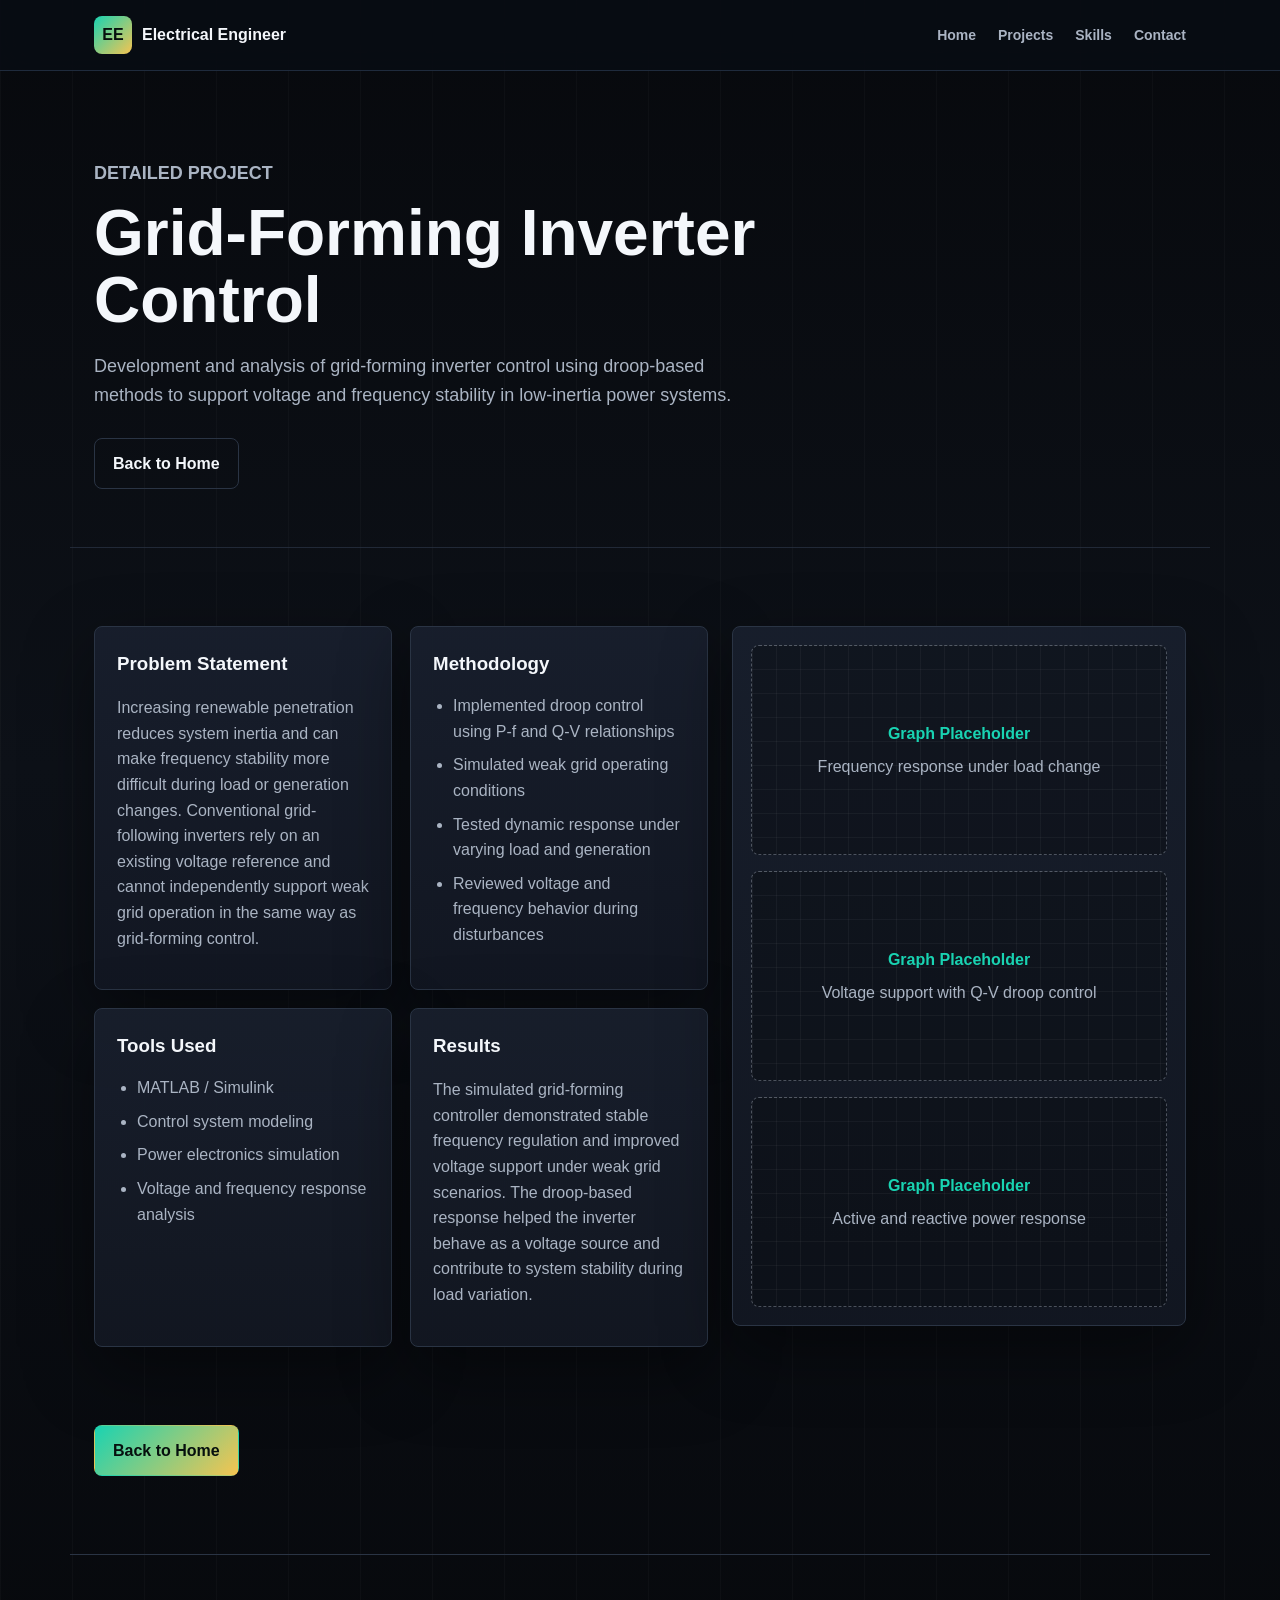
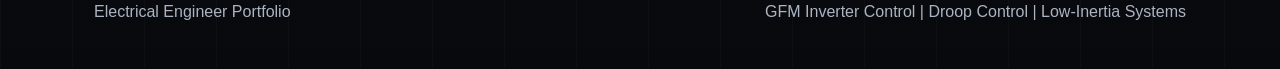
==== gfm.html @ 3c365343 "Initial portfolio upload" ====
<!DOCTYPE html>
<html lang="en">
<head>
  <meta charset="UTF-8">
  <meta name="viewport" content="width=device-width, initial-scale=1.0">
  <title>GFM Inverter Control | Electrical Engineer Portfolio</title>
  <link rel="stylesheet" href="style.css">
</head>
<body>
  <header class="site-header">
    <nav class="nav">
      <a class="brand" href="index.html#home">
        <span class="brand-mark">EE</span>
        <span>Electrical Engineer</span>
      </a>
      <button class="nav-toggle" type="button" aria-label="Open navigation">
        <span></span>
        <span></span>
        <span></span>
      </button>
      <div class="nav-links">
        <a href="index.html#home">Home</a>
        <a href="index.html#projects">Projects</a>
        <a href="index.html#skills">Skills</a>
        <a href="index.html#contact">Contact</a>
      </div>
    </nav>
  </header>

  <main>
    <section class="page-hero project-page-hero">
      <p class="eyebrow">Detailed Project</p>
      <h1>Grid-Forming Inverter Control</h1>
      <p>
        Development and analysis of grid-forming inverter control using
        droop-based methods to support voltage and frequency stability in
        low-inertia power systems.
      </p>
      <div class="hero-actions">
        <a class="button secondary" href="index.html#projects">Back to Home</a>
      </div>
    </section>

    <section class="section project-detail">
      <div class="detail-layout">
        <div class="detail-content">
          <article class="detail-block">
            <h3>Problem Statement</h3>
            <p>
              Increasing renewable penetration reduces system inertia and can
              make frequency stability more difficult during load or generation
              changes. Conventional grid-following inverters rely on an
              existing voltage reference and cannot independently support weak
              grid operation in the same way as grid-forming control.
            </p>
          </article>

          <article class="detail-block">
            <h3>Methodology</h3>
            <ul class="tool-list">
              <li>Implemented droop control using P-f and Q-V relationships</li>
              <li>Simulated weak grid operating conditions</li>
              <li>Tested dynamic response under varying load and generation</li>
              <li>Reviewed voltage and frequency behavior during disturbances</li>
            </ul>
          </article>

          <article class="detail-block">
            <h3>Tools Used</h3>
            <ul class="tool-list">
              <li>MATLAB / Simulink</li>
              <li>Control system modeling</li>
              <li>Power electronics simulation</li>
              <li>Voltage and frequency response analysis</li>
            </ul>
          </article>

          <article class="detail-block">
            <h3>Results</h3>
            <p>
              The simulated grid-forming controller demonstrated stable
              frequency regulation and improved voltage support under weak grid
              scenarios. The droop-based response helped the inverter behave as
              a voltage source and contribute to system stability during load
              variation.
            </p>
          </article>
        </div>

        <aside class="graph-panel" aria-label="Visual result placeholders">
          <div class="graph-placeholder">
            <span>Graph Placeholder</span>
            <p>Frequency response under load change</p>
          </div>
          <div class="graph-placeholder">
            <span>Graph Placeholder</span>
            <p>Voltage support with Q-V droop control</p>
          </div>
          <div class="graph-placeholder">
            <span>Graph Placeholder</span>
            <p>Active and reactive power response</p>
          </div>
        </aside>
      </div>
    </section>

    <section class="section back-home-section">
      <a class="button primary" href="index.html#home">Back to Home</a>
    </section>
  </main>

  <footer class="footer">
    <p>Electrical Engineer Portfolio</p>
    <p>GFM Inverter Control | Droop Control | Low-Inertia Systems</p>
  </footer>

  <script src="script.js"></script>
</body>
</html>
---- style.css ----
:root {
  --bg: #07090d;
  --bg-soft: #0d1118;
  --panel: #121722;
  --panel-strong: #181f2d;
  --text: #f4f7fb;
  --muted: #aab4c3;
  --line: #2a3444;
  --accent: #19d3b2;
  --accent-strong: #10b99b;
  --amber: #f5c451;
  --copper: #d8794c;
  --violet: #9f8cff;
  --shadow: 0 24px 70px rgba(0, 0, 0, 0.42);
}

* {
  box-sizing: border-box;
}

html {
  scroll-behavior: smooth;
}

body {
  margin: 0;
  font-family: Inter, "Segoe UI", Arial, Helvetica, sans-serif;
  color: var(--text);
  background:
    linear-gradient(90deg, rgba(255, 255, 255, 0.025) 1px, transparent 1px),
    linear-gradient(180deg, #07090d 0%, #0d1118 46%, #07090d 100%);
  background-size: 72px 72px, auto;
  line-height: 1.6;
}

a {
  color: inherit;
}

.site-header {
  position: sticky;
  top: 0;
  z-index: 10;
  background: rgba(8, 13, 20, 0.88);
  border-bottom: 1px solid rgba(38, 52, 73, 0.8);
  backdrop-filter: blur(18px);
}

.nav {
  max-width: 1140px;
  margin: 0 auto;
  padding: 16px 24px;
  display: flex;
  align-items: center;
  justify-content: space-between;
  gap: 24px;
}

.brand {
  display: inline-flex;
  align-items: center;
  gap: 10px;
  font-weight: 800;
  text-decoration: none;
  letter-spacing: 0;
}

.brand-mark {
  display: grid;
  place-items: center;
  width: 38px;
  height: 38px;
  border-radius: 8px;
  color: #07100e;
  background: linear-gradient(135deg, var(--accent), var(--amber));
}

.nav-links {
  display: flex;
  align-items: center;
  gap: 22px;
}

.nav-links a {
  color: var(--muted);
  text-decoration: none;
  font-weight: 700;
  font-size: 14px;
}

.nav-links a:hover,
.nav-links a.active {
  color: var(--accent);
}

.nav-toggle {
  display: none;
  width: 42px;
  height: 42px;
  padding: 9px;
  border: 1px solid var(--line);
  border-radius: 8px;
  background: var(--panel);
  cursor: pointer;
}

.nav-toggle span {
  display: block;
  height: 2px;
  margin: 5px 0;
  background: var(--text);
}

.hero,
.page-hero,
.section,
.footer {
  max-width: 1140px;
  margin: 0 auto;
  padding-left: 24px;
  padding-right: 24px;
}

.hero {
  min-height: calc(100vh - 72px);
  display: grid;
  grid-template-columns: minmax(0, 1.08fr) minmax(340px, 0.92fr);
  align-items: center;
  gap: 48px;
  padding-top: 72px;
  padding-bottom: 58px;
}

.hero h1,
.page-hero h1 {
  max-width: 820px;
  margin: 0;
  font-size: clamp(42px, 5vw, 68px);
  line-height: 1.05;
  letter-spacing: 0;
}

.hero p,
.page-hero p {
  max-width: 680px;
  color: var(--muted);
  font-size: 18px;
}

.eyebrow,
.tag {
  margin: 0 0 12px;
  color: var(--accent);
  font-size: 12px;
  font-weight: 800;
  letter-spacing: 0;
  text-transform: uppercase;
}

.hero-actions {
  display: flex;
  flex-wrap: wrap;
  gap: 14px;
  margin-top: 28px;
}

.button {
  display: inline-flex;
  align-items: center;
  justify-content: center;
  min-height: 46px;
  padding: 12px 18px;
  border: 1px solid transparent;
  border-radius: 8px;
  font-weight: 800;
  text-decoration: none;
  cursor: pointer;
}

.button.primary {
  color: #06100e;
  background: linear-gradient(135deg, var(--accent), var(--amber));
}

.button.primary:hover {
  filter: brightness(1.06);
}

.button.secondary {
  color: var(--text);
  background: transparent;
  border-color: var(--line);
}

.hero-visual,
.status-panel,
.card,
.skill-group,
.contact-card,
.project-card {
  background: linear-gradient(180deg, rgba(24, 31, 45, 0.96), rgba(18, 23, 34, 0.96));
  border: 1px solid var(--line);
  border-radius: 8px;
  box-shadow: var(--shadow);
}

.hero-visual {
  padding: 24px;
}

.scope-grid {
  position: relative;
  min-height: 310px;
  border: 1px solid rgba(42, 52, 68, 0.84);
  border-radius: 8px;
  background:
    linear-gradient(90deg, rgba(255, 255, 255, 0.035) 1px, transparent 1px),
    linear-gradient(0deg, rgba(255, 255, 255, 0.035) 1px, transparent 1px),
    radial-gradient(circle at 50% 50%, rgba(25, 211, 178, 0.16), transparent 11rem),
    #0b1018;
  background-size: 28px 28px, 28px 28px, auto, auto;
  overflow: hidden;
}

.node {
  position: absolute;
  z-index: 2;
  display: grid;
  place-items: center;
  min-width: 72px;
  height: 48px;
  padding: 0 12px;
  border: 1px solid rgba(244, 247, 251, 0.18);
  border-radius: 8px;
  color: var(--text);
  background: #111722;
  font-size: 12px;
  font-weight: 900;
}

.node-source {
  top: 42px;
  left: 34px;
  color: #07100e;
  background: var(--amber);
}

.node-control {
  top: 128px;
  left: 50%;
  transform: translateX(-50%);
  color: #07100e;
  background: var(--accent);
}

.node-load {
  top: 42px;
  right: 34px;
  background: #20283a;
}

.node-storage {
  bottom: 42px;
  left: 52px;
  background: #1d2740;
  border-color: rgba(159, 140, 255, 0.48);
}

.node-grid {
  right: 52px;
  bottom: 42px;
  background: #271a19;
  border-color: rgba(216, 121, 76, 0.54);
}

.trace {
  position: absolute;
  z-index: 1;
  display: block;
  height: 2px;
  background: linear-gradient(90deg, transparent, var(--accent), transparent);
  transform-origin: left center;
}

.trace-a {
  top: 99px;
  left: 100px;
  width: 230px;
  transform: rotate(18deg);
}

.trace-b {
  top: 99px;
  right: 100px;
  width: 230px;
  transform: rotate(162deg);
}

.trace-c {
  left: 112px;
  right: 112px;
  bottom: 98px;
  background: linear-gradient(90deg, var(--violet), var(--accent), var(--copper));
}

.system-readout {
  display: grid;
  grid-template-columns: repeat(3, minmax(0, 1fr));
  gap: 12px;
  margin-top: 14px;
}

.system-readout div {
  padding: 14px;
  border: 1px solid var(--line);
  border-radius: 8px;
  background: rgba(7, 9, 13, 0.36);
}

.status-panel {
  padding: 26px;
  display: grid;
  gap: 18px;
}

.status-panel div {
  padding-bottom: 18px;
  border-bottom: 1px solid var(--line);
}

.status-panel div:last-child {
  padding-bottom: 0;
  border-bottom: 0;
}

.metric {
  display: block;
  margin-bottom: 6px;
  color: var(--amber);
  font-size: 24px;
  font-weight: 900;
}

.status-panel p {
  margin: 0;
  color: var(--muted);
}

.section {
  padding-top: 78px;
  padding-bottom: 78px;
}

.section-heading {
  margin-bottom: 28px;
}

.section-heading h2,
.contact-section h2 {
  margin: 0;
  font-size: clamp(28px, 3vw, 38px);
  line-height: 1.18;
}

.project-preview,
.skills-grid,
.projects-grid {
  display: grid;
  gap: 20px;
}

.project-preview {
  grid-template-columns: repeat(3, minmax(0, 1fr));
}

.skills-grid {
  grid-template-columns: repeat(3, minmax(0, 1fr));
}

.projects-grid {
  grid-template-columns: repeat(3, minmax(0, 1fr));
}

.card,
.skill-group,
.project-card {
  padding: 24px;
}

.card,
.skill-group {
  min-height: 220px;
}

.card {
  display: flex;
  flex-direction: column;
}

.card .button {
  align-self: flex-start;
  margin-top: auto;
}

.card h3,
.skill-group h3,
.project-card h2 {
  margin: 0 0 10px;
}

.card p,
.skill-group li,
.project-card p,
.project-list li,
.contact-card span,
.footer {
  color: var(--muted);
}

.text-link {
  display: inline-block;
  margin-top: 12px;
  color: var(--accent);
  font-weight: 800;
  text-decoration: none;
}

.skill-group ul,
.project-list {
  margin: 14px 0 0;
  padding-left: 20px;
}

.project-card {
  display: flex;
  flex-direction: column;
  min-height: 520px;
}

.project-list li + li {
  margin-top: 8px;
}

.project-card .button {
  width: 100%;
  margin-top: auto;
}

.project-detail {
  border-top: 1px solid rgba(42, 52, 68, 0.72);
}

.detail-layout {
  display: grid;
  grid-template-columns: minmax(0, 1.15fr) minmax(320px, 0.85fr);
  gap: 24px;
  align-items: start;
}

.detail-content {
  display: grid;
  grid-template-columns: repeat(2, minmax(0, 1fr));
  gap: 18px;
}

.detail-block,
.graph-panel {
  background: linear-gradient(180deg, rgba(24, 31, 45, 0.92), rgba(18, 23, 34, 0.92));
  border: 1px solid var(--line);
  border-radius: 8px;
  box-shadow: var(--shadow);
}

.detail-block {
  padding: 22px;
}

.detail-block h3 {
  margin: 0 0 10px;
}

.detail-block p,
.tool-list li,
.graph-placeholder p {
  color: var(--muted);
}

.tool-list {
  margin: 14px 0 0;
  padding-left: 20px;
}

.tool-list li + li {
  margin-top: 8px;
}

.graph-panel {
  display: grid;
  gap: 16px;
  padding: 18px;
}

.graph-placeholder {
  min-height: 210px;
  display: grid;
  place-items: center;
  align-content: center;
  gap: 8px;
  padding: 20px;
  border: 1px dashed rgba(170, 180, 195, 0.4);
  border-radius: 8px;
  background:
    linear-gradient(90deg, rgba(255, 255, 255, 0.04) 1px, transparent 1px),
    linear-gradient(0deg, rgba(255, 255, 255, 0.04) 1px, transparent 1px),
    rgba(7, 9, 13, 0.36);
  background-size: 24px 24px;
  text-align: center;
}

.graph-placeholder span {
  color: var(--accent);
  font-weight: 900;
}

.graph-placeholder p {
  margin: 0;
}

.page-hero {
  padding-top: 88px;
  padding-bottom: 34px;
}

.project-page-hero {
  padding-bottom: 58px;
}

.back-home-section {
  padding-top: 0;
}

.contact-section {
  display: grid;
  grid-template-columns: minmax(0, 1fr) 380px;
  gap: 28px;
  align-items: center;
}

.contact-card {
  display: grid;
  gap: 12px;
  padding: 24px;
}

.contact-card a {
  color: var(--text);
  text-decoration: none;
}

.contact-card a:hover {
  color: var(--accent);
}

.footer {
  display: flex;
  justify-content: space-between;
  gap: 20px;
  padding-top: 28px;
  padding-bottom: 28px;
  border-top: 1px solid var(--line);
}

@media (max-width: 900px) {
  .hero,
  .contact-section,
  .project-preview,
  .detail-layout,
  .skills-grid,
  .projects-grid {
    grid-template-columns: 1fr;
  }

  .hero {
    min-height: auto;
  }

  .system-readout {
    grid-template-columns: 1fr;
  }

  .detail-content {
    grid-template-columns: 1fr;
  }
}

@media (max-width: 720px) {
  .nav {
    align-items: flex-start;
  }

  .nav-toggle {
    display: block;
  }

  .nav-links {
    position: absolute;
    top: 72px;
    left: 24px;
    right: 24px;
    display: none;
    flex-direction: column;
    align-items: flex-start;
    padding: 18px;
    background: var(--panel);
    border: 1px solid var(--line);
    border-radius: 8px;
  }

  .nav-links.open {
    display: flex;
  }

  .hero,
  .page-hero,
  .section {
    padding-top: 48px;
    padding-bottom: 48px;
  }

  .scope-grid {
    min-height: 260px;
  }

  .node {
    min-width: 64px;
    height: 42px;
    font-size: 11px;
  }

  .trace-a,
  .trace-b {
    width: 150px;
  }

  .footer {
    flex-direction: column;
  }
}
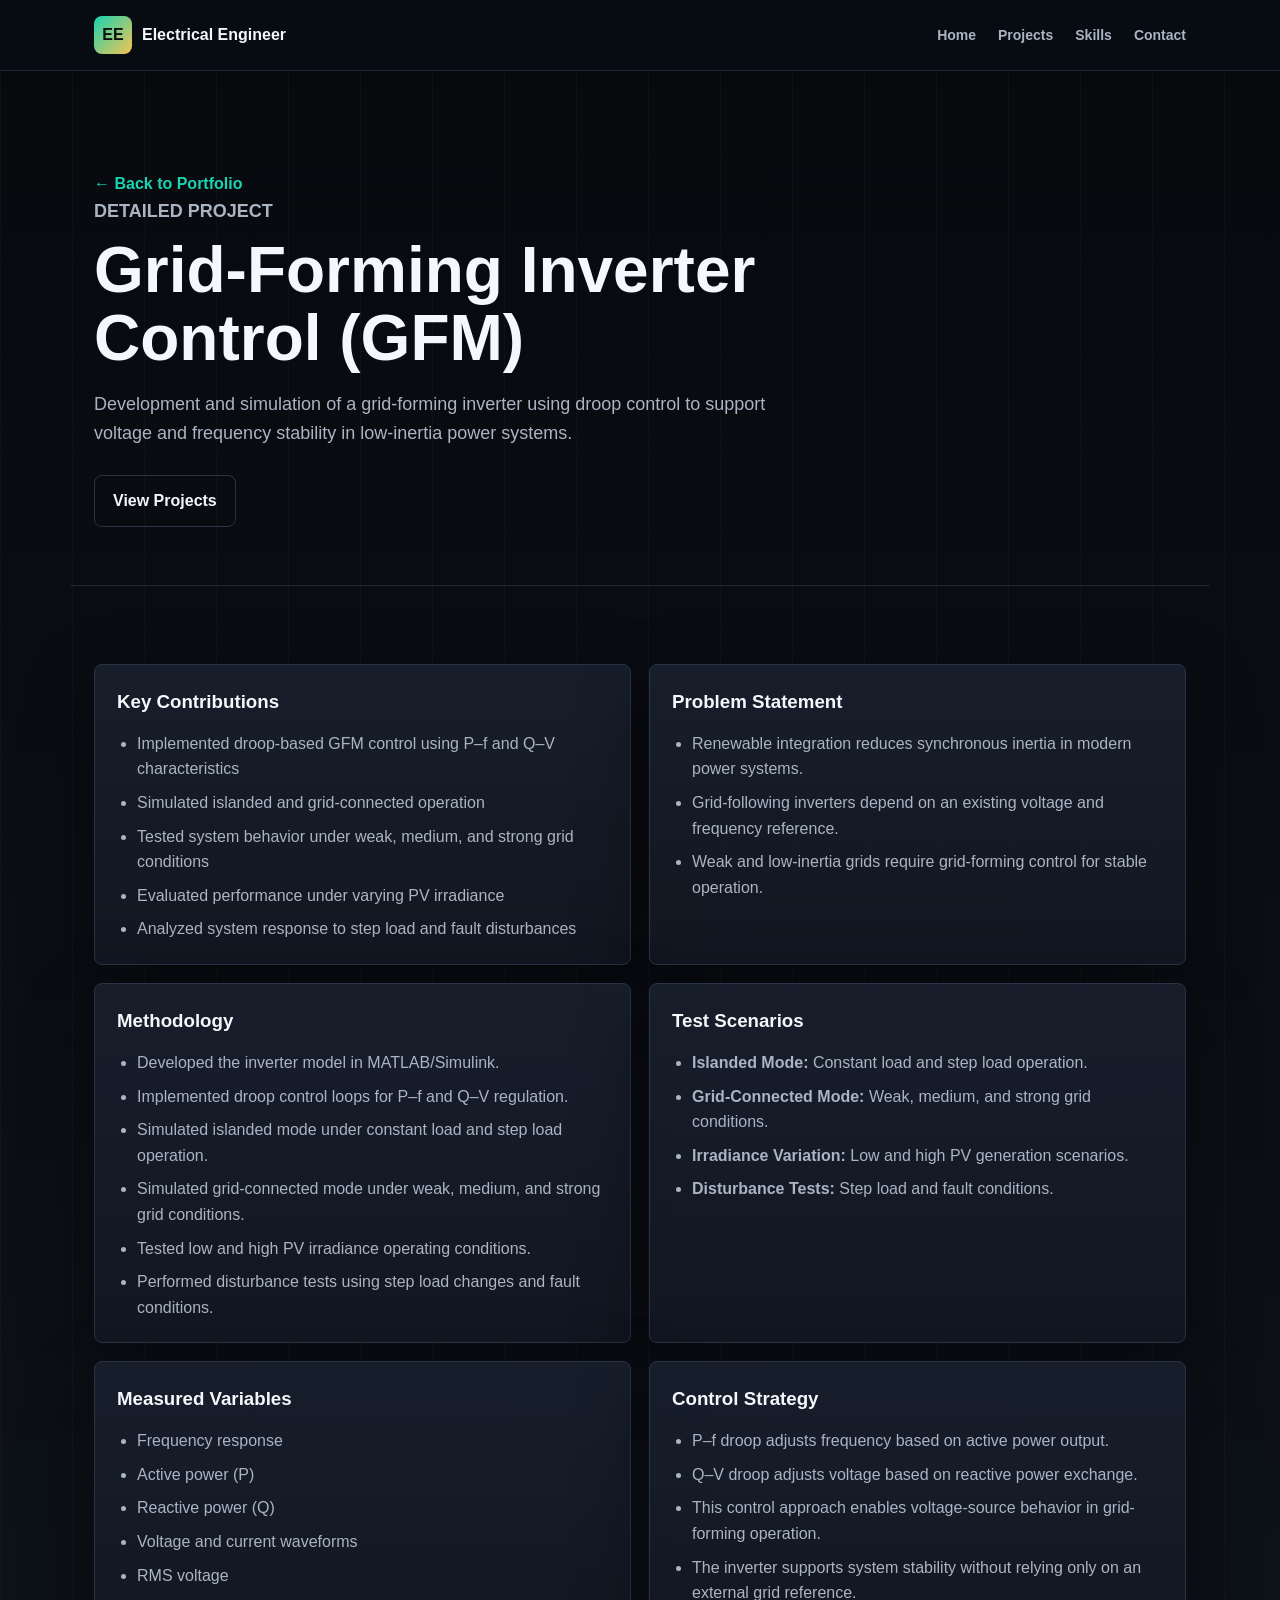
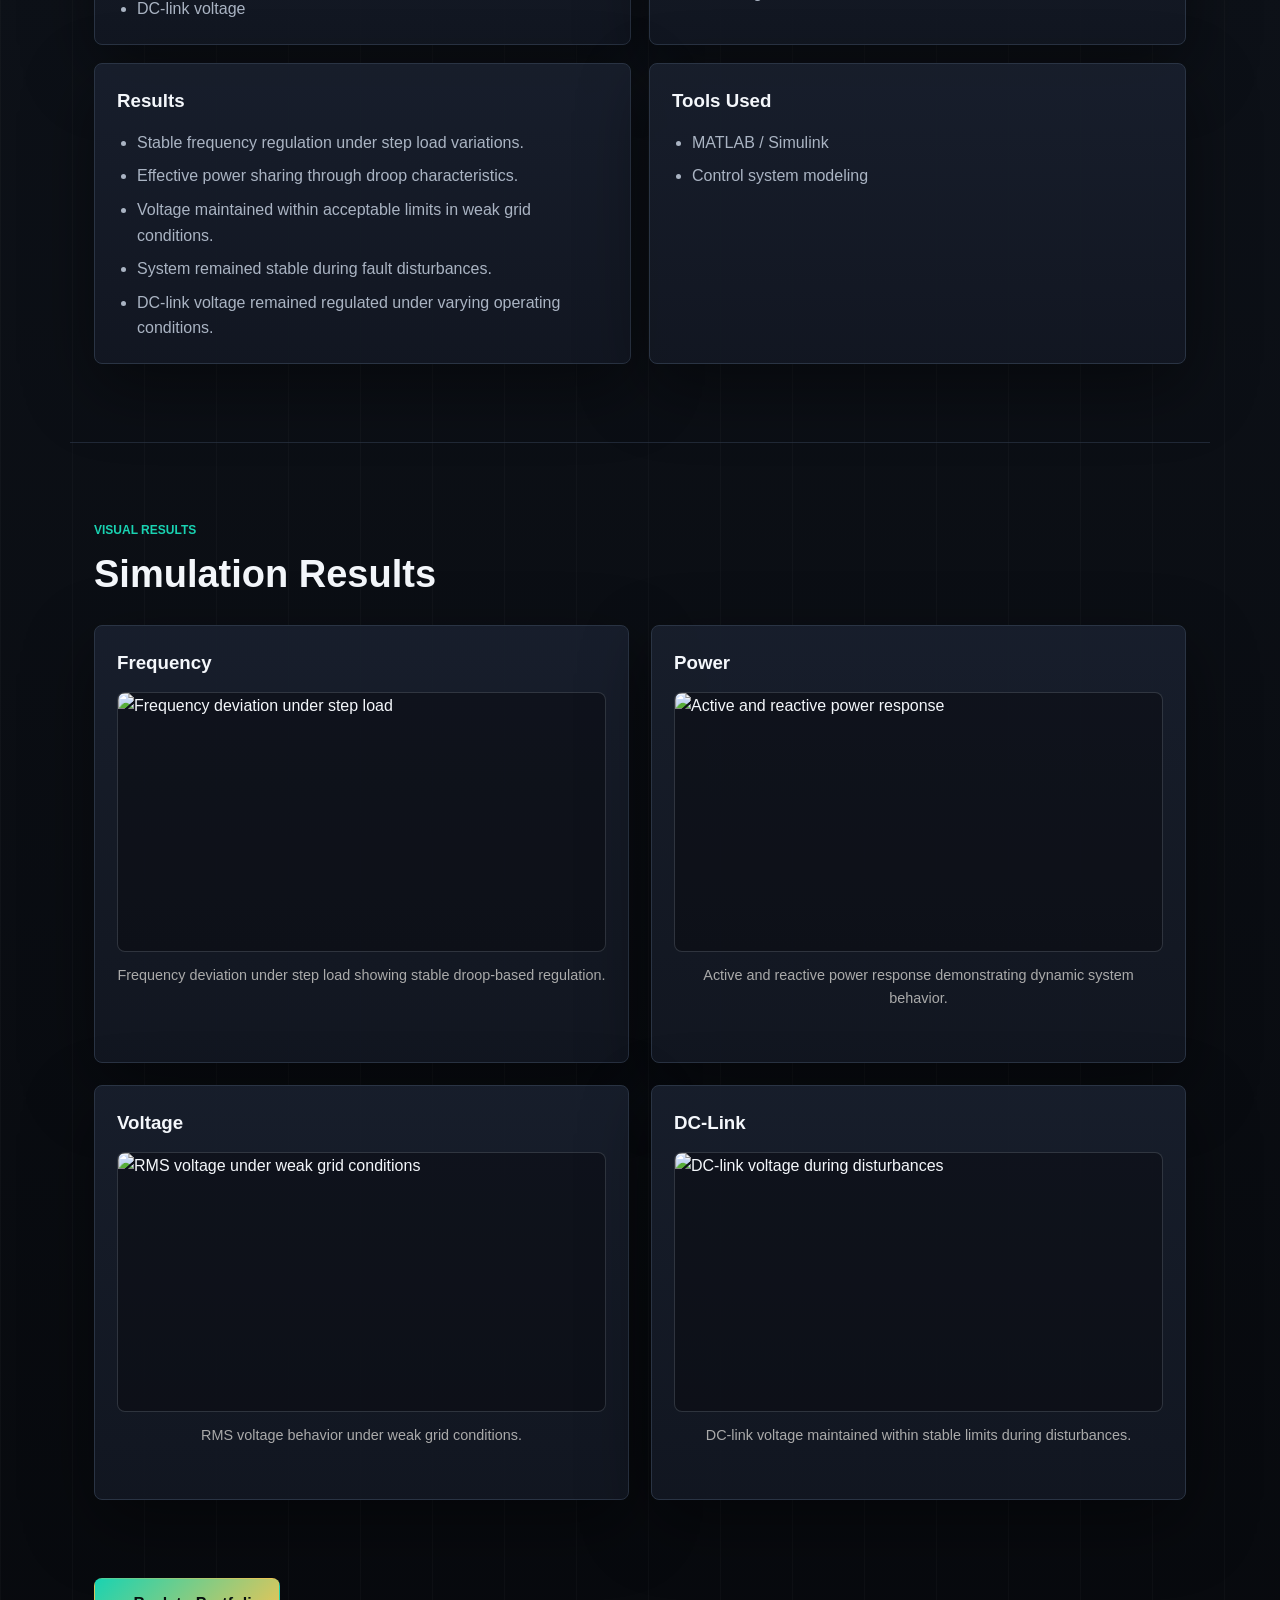
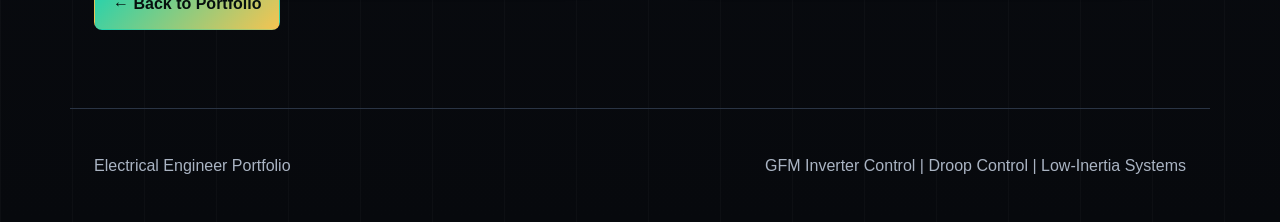
==== commit a2e6ae90: "Upgraded GFM project page with full details and plots" ====
--- a/gfm.html
+++ b/gfm.html
@@ -3,7 +3,7 @@
 <head>
   <meta charset="UTF-8">
   <meta name="viewport" content="width=device-width, initial-scale=1.0">
-  <title>GFM Inverter Control | Electrical Engineer Portfolio</title>
+  <title>Grid-Forming Inverter Control (GFM) | Electrical Engineer Portfolio</title>
   <link rel="stylesheet" href="style.css">
 </head>
 <body>
@@ -29,83 +29,141 @@
 
   <main>
     <section class="page-hero project-page-hero">
+      <a class="text-link" href="index.html">&larr; Back to Portfolio</a>
       <p class="eyebrow">Detailed Project</p>
-      <h1>Grid-Forming Inverter Control</h1>
+      <h1>Grid-Forming Inverter Control (GFM)</h1>
       <p>
-        Development and analysis of grid-forming inverter control using
-        droop-based methods to support voltage and frequency stability in
-        low-inertia power systems.
+        Development and simulation of a grid-forming inverter using droop
+        control to support voltage and frequency stability in low-inertia power
+        systems.
       </p>
       <div class="hero-actions">
-        <a class="button secondary" href="index.html#projects">Back to Home</a>
+        <a class="button secondary" href="index.html#projects">View Projects</a>
       </div>
     </section>
 
     <section class="section project-detail">
-      <div class="detail-layout">
-        <div class="detail-content">
-          <article class="detail-block">
-            <h3>Problem Statement</h3>
-            <p>
-              Increasing renewable penetration reduces system inertia and can
-              make frequency stability more difficult during load or generation
-              changes. Conventional grid-following inverters rely on an
-              existing voltage reference and cannot independently support weak
-              grid operation in the same way as grid-forming control.
-            </p>
-          </article>
+      <div class="detail-content project-detail-grid">
+        <article class="detail-block">
+          <h3>Key Contributions</h3>
+          <ul class="tool-list">
+            <li>Implemented droop-based GFM control using P&ndash;f and Q&ndash;V characteristics</li>
+            <li>Simulated islanded and grid-connected operation</li>
+            <li>Tested system behavior under weak, medium, and strong grid conditions</li>
+            <li>Evaluated performance under varying PV irradiance</li>
+            <li>Analyzed system response to step load and fault disturbances</li>
+          </ul>
+        </article>
 
-          <article class="detail-block">
-            <h3>Methodology</h3>
-            <ul class="tool-list">
-              <li>Implemented droop control using P-f and Q-V relationships</li>
-              <li>Simulated weak grid operating conditions</li>
-              <li>Tested dynamic response under varying load and generation</li>
-              <li>Reviewed voltage and frequency behavior during disturbances</li>
-            </ul>
-          </article>
+        <article class="detail-block">
+          <h3>Problem Statement</h3>
+          <ul class="tool-list">
+            <li>Renewable integration reduces synchronous inertia in modern power systems.</li>
+            <li>Grid-following inverters depend on an existing voltage and frequency reference.</li>
+            <li>Weak and low-inertia grids require grid-forming control for stable operation.</li>
+          </ul>
+        </article>
 
-          <article class="detail-block">
-            <h3>Tools Used</h3>
-            <ul class="tool-list">
-              <li>MATLAB / Simulink</li>
-              <li>Control system modeling</li>
-              <li>Power electronics simulation</li>
-              <li>Voltage and frequency response analysis</li>
-            </ul>
-          </article>
+        <article class="detail-block">
+          <h3>Methodology</h3>
+          <ul class="tool-list">
+            <li>Developed the inverter model in MATLAB/Simulink.</li>
+            <li>Implemented droop control loops for P&ndash;f and Q&ndash;V regulation.</li>
+            <li>Simulated islanded mode under constant load and step load operation.</li>
+            <li>Simulated grid-connected mode under weak, medium, and strong grid conditions.</li>
+            <li>Tested low and high PV irradiance operating conditions.</li>
+            <li>Performed disturbance tests using step load changes and fault conditions.</li>
+          </ul>
+        </article>
 
-          <article class="detail-block">
-            <h3>Results</h3>
-            <p>
-              The simulated grid-forming controller demonstrated stable
-              frequency regulation and improved voltage support under weak grid
-              scenarios. The droop-based response helped the inverter behave as
-              a voltage source and contribute to system stability during load
-              variation.
-            </p>
-          </article>
+        <article class="detail-block">
+          <h3>Test Scenarios</h3>
+          <ul class="tool-list">
+            <li><strong>Islanded Mode:</strong> Constant load and step load operation.</li>
+            <li><strong>Grid-Connected Mode:</strong> Weak, medium, and strong grid conditions.</li>
+            <li><strong>Irradiance Variation:</strong> Low and high PV generation scenarios.</li>
+            <li><strong>Disturbance Tests:</strong> Step load and fault conditions.</li>
+          </ul>
+        </article>
+
+        <article class="detail-block">
+          <h3>Measured Variables</h3>
+          <ul class="tool-list">
+            <li>Frequency response</li>
+            <li>Active power (P)</li>
+            <li>Reactive power (Q)</li>
+            <li>Voltage and current waveforms</li>
+            <li>RMS voltage</li>
+            <li>DC-link voltage</li>
+          </ul>
+        </article>
+
+        <article class="detail-block">
+          <h3>Control Strategy</h3>
+          <ul class="tool-list">
+            <li>P&ndash;f droop adjusts frequency based on active power output.</li>
+            <li>Q&ndash;V droop adjusts voltage based on reactive power exchange.</li>
+            <li>This control approach enables voltage-source behavior in grid-forming operation.</li>
+            <li>The inverter supports system stability without relying only on an external grid reference.</li>
+          </ul>
+        </article>
+
+        <article class="detail-block">
+          <h3>Results</h3>
+          <ul class="tool-list">
+            <li>Stable frequency regulation under step load variations.</li>
+            <li>Effective power sharing through droop characteristics.</li>
+            <li>Voltage maintained within acceptable limits in weak grid conditions.</li>
+            <li>System remained stable during fault disturbances.</li>
+            <li>DC-link voltage remained regulated under varying operating conditions.</li>
+          </ul>
+        </article>
+
+        <article class="detail-block">
+          <h3>Tools Used</h3>
+          <ul class="tool-list">
+            <li>MATLAB / Simulink</li>
+            <li>Control system modeling</li>
+          </ul>
+        </article>
+      </div>
+    </section>
+
+    <section class="section simulation-results">
+      <div class="section-heading">
+        <p class="eyebrow">Visual Results</p>
+        <h2>Simulation Results</h2>
+      </div>
+
+      <div class="plots-grid">
+        <div class="plot-container">
+          <h3>Frequency</h3>
+          <img src="results/freq_islanded.png" alt="Frequency deviation under step load" class="plot-img">
+          <p class="caption">Frequency deviation under step load showing stable droop-based regulation.</p>
         </div>
 
-        <aside class="graph-panel" aria-label="Visual result placeholders">
-          <div class="graph-placeholder">
-            <span>Graph Placeholder</span>
-            <p>Frequency response under load change</p>
-          </div>
-          <div class="graph-placeholder">
-            <span>Graph Placeholder</span>
-            <p>Voltage support with Q-V droop control</p>
-          </div>
-          <div class="graph-placeholder">
-            <span>Graph Placeholder</span>
-            <p>Active and reactive power response</p>
-          </div>
-        </aside>
+        <div class="plot-container">
+          <h3>Power</h3>
+          <img src="results/power_step.png" alt="Active and reactive power response" class="plot-img">
+          <p class="caption">Active and reactive power response demonstrating dynamic system behavior.</p>
+        </div>
+
+        <div class="plot-container">
+          <h3>Voltage</h3>
+          <img src="results/voltage_weak_grid.png" alt="RMS voltage under weak grid conditions" class="plot-img">
+          <p class="caption">RMS voltage behavior under weak grid conditions.</p>
+        </div>
+
+        <div class="plot-container">
+          <h3>DC-Link</h3>
+          <img src="results/dc_link.png" alt="DC-link voltage during disturbances" class="plot-img">
+          <p class="caption">DC-link voltage maintained within stable limits during disturbances.</p>
+        </div>
       </div>
     </section>
 
     <section class="section back-home-section">
-      <a class="button primary" href="index.html#home">Back to Home</a>
+      <a class="button primary" href="index.html">&larr; Back to Portfolio</a>
     </section>
   </main>
 
--- a/style.css
+++ b/style.css
@@ -526,6 +526,49 @@
   margin: 0;
 }
 
+.project-detail-grid {
+  grid-template-columns: repeat(2, minmax(0, 1fr));
+}
+
+.simulation-results {
+  border-top: 1px solid rgba(42, 52, 68, 0.72);
+}
+
+.plots-grid {
+  display: grid;
+  grid-template-columns: repeat(2, minmax(0, 1fr));
+  gap: 22px;
+}
+
+.plot-container {
+  padding: 22px;
+  background: linear-gradient(180deg, rgba(24, 31, 45, 0.92), rgba(18, 23, 34, 0.92));
+  border: 1px solid var(--line);
+  border-radius: 8px;
+  box-shadow: var(--shadow);
+}
+
+.plot-container h3 {
+  margin: 0 0 14px;
+}
+
+.plot-img {
+  display: block;
+  width: 100%;
+  min-height: 260px;
+  object-fit: contain;
+  border: 1px solid rgba(170, 180, 195, 0.22);
+  border-radius: 8px;
+  background: rgba(7, 9, 13, 0.44);
+}
+
+.caption {
+  text-align: center;
+  font-size: 0.9rem;
+  color: #aaa;
+  margin: 12px 0 30px;
+}
+
 .page-hero {
   padding-top: 88px;
   padding-bottom: 34px;
@@ -575,6 +618,7 @@
   .contact-section,
   .project-preview,
   .detail-layout,
+  .plots-grid,
   .skills-grid,
   .projects-grid {
     grid-template-columns: 1fr;
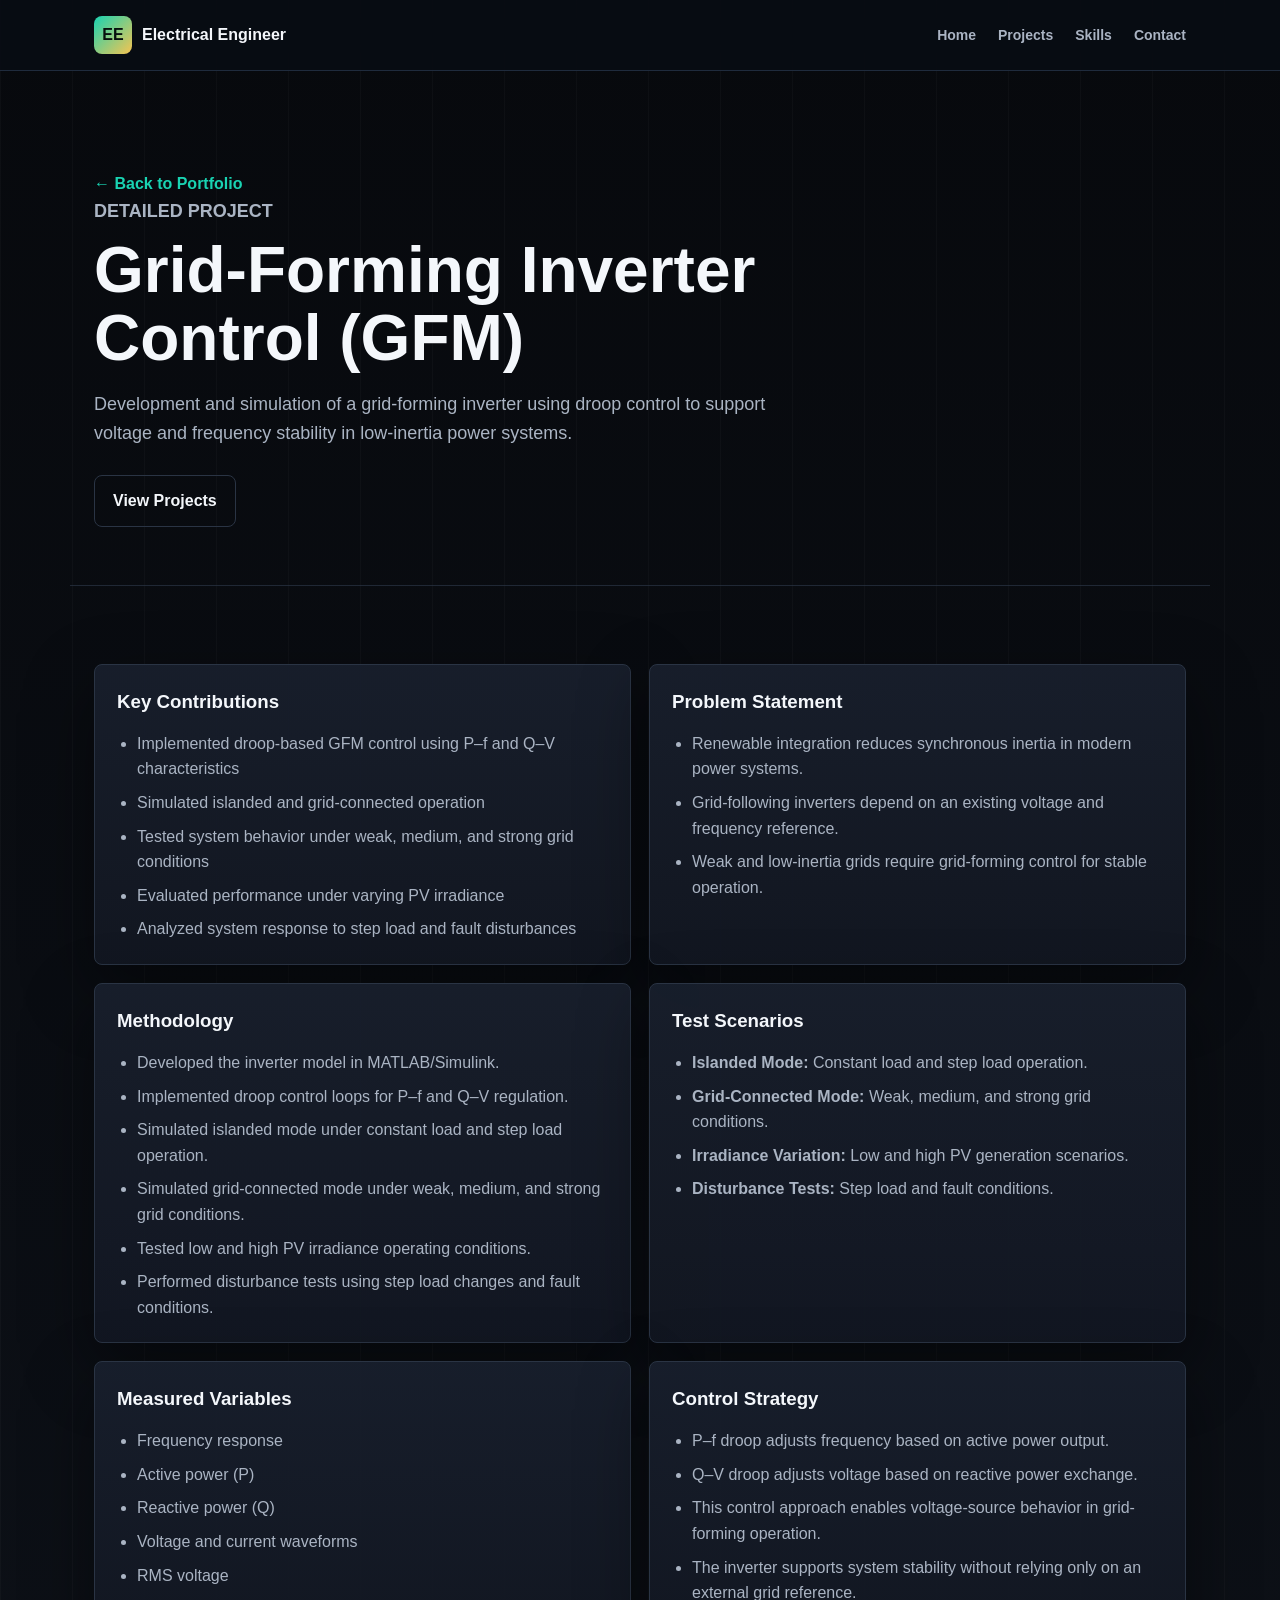
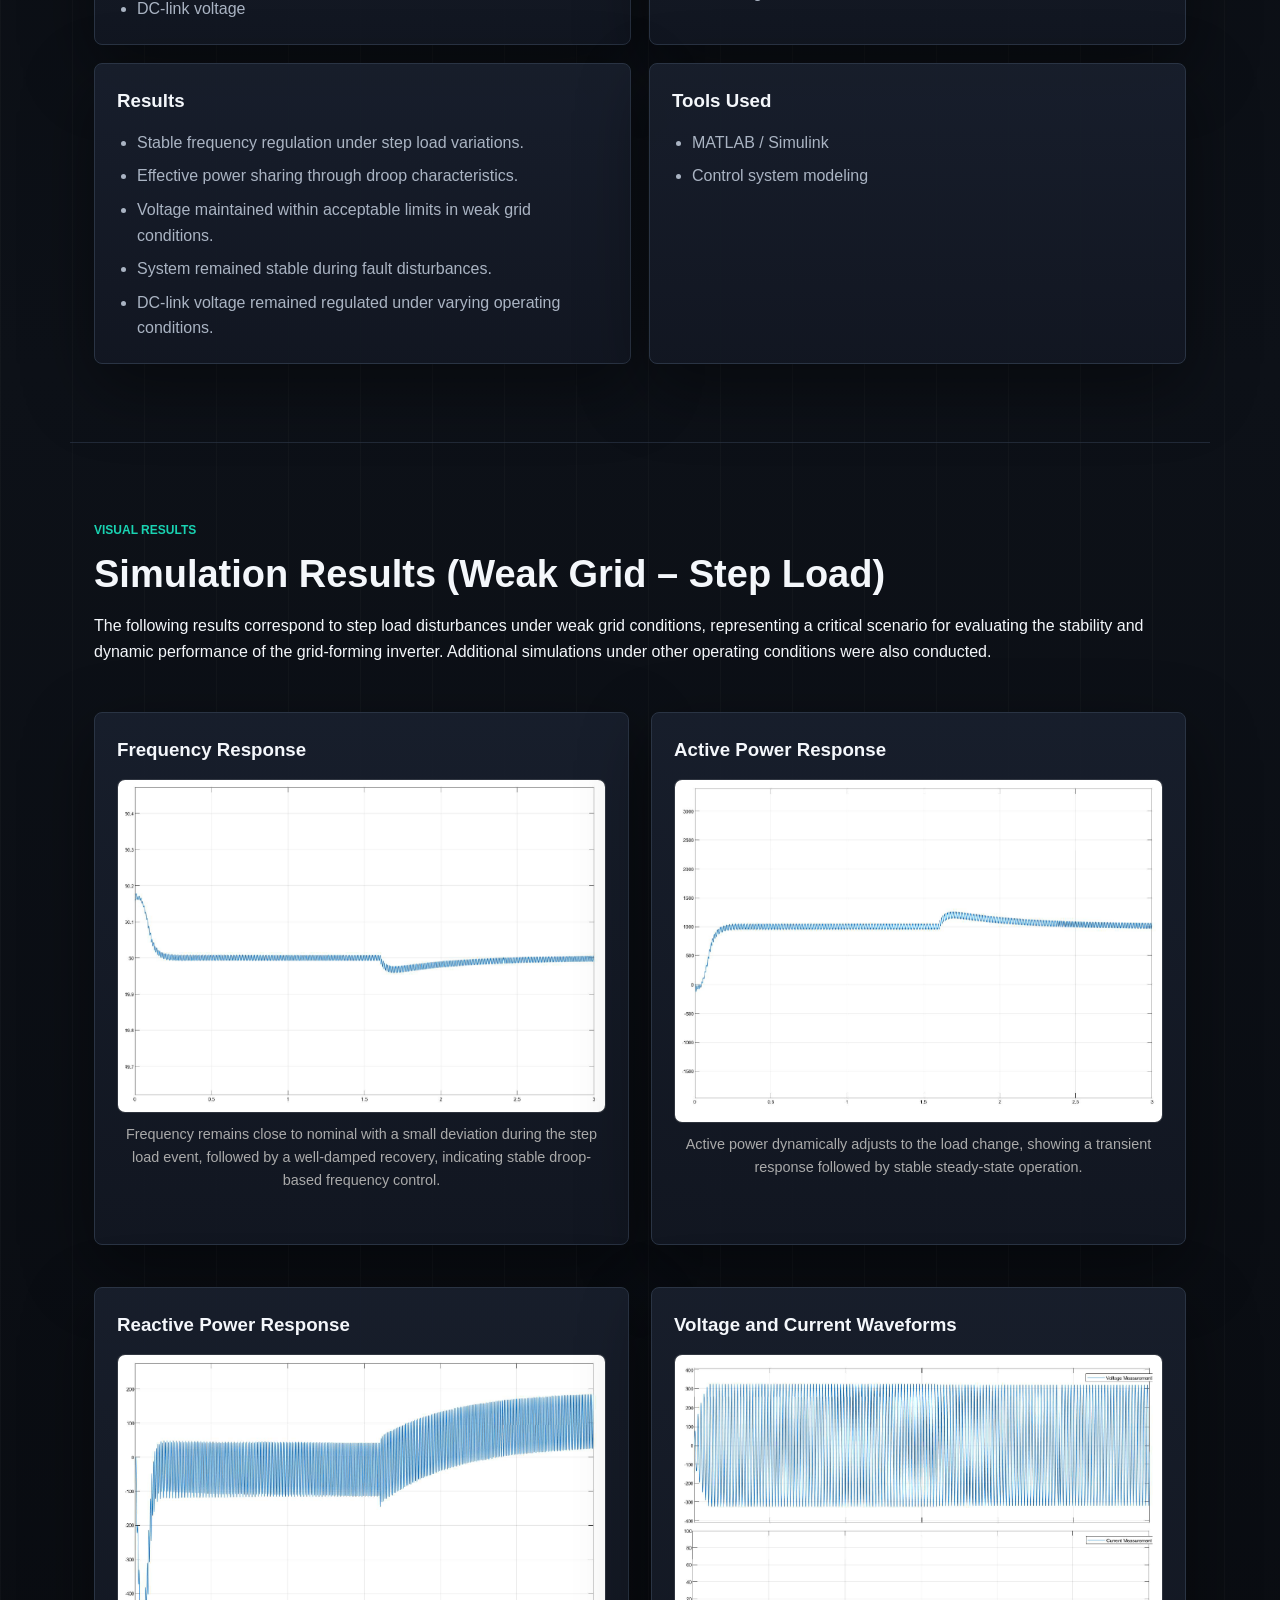
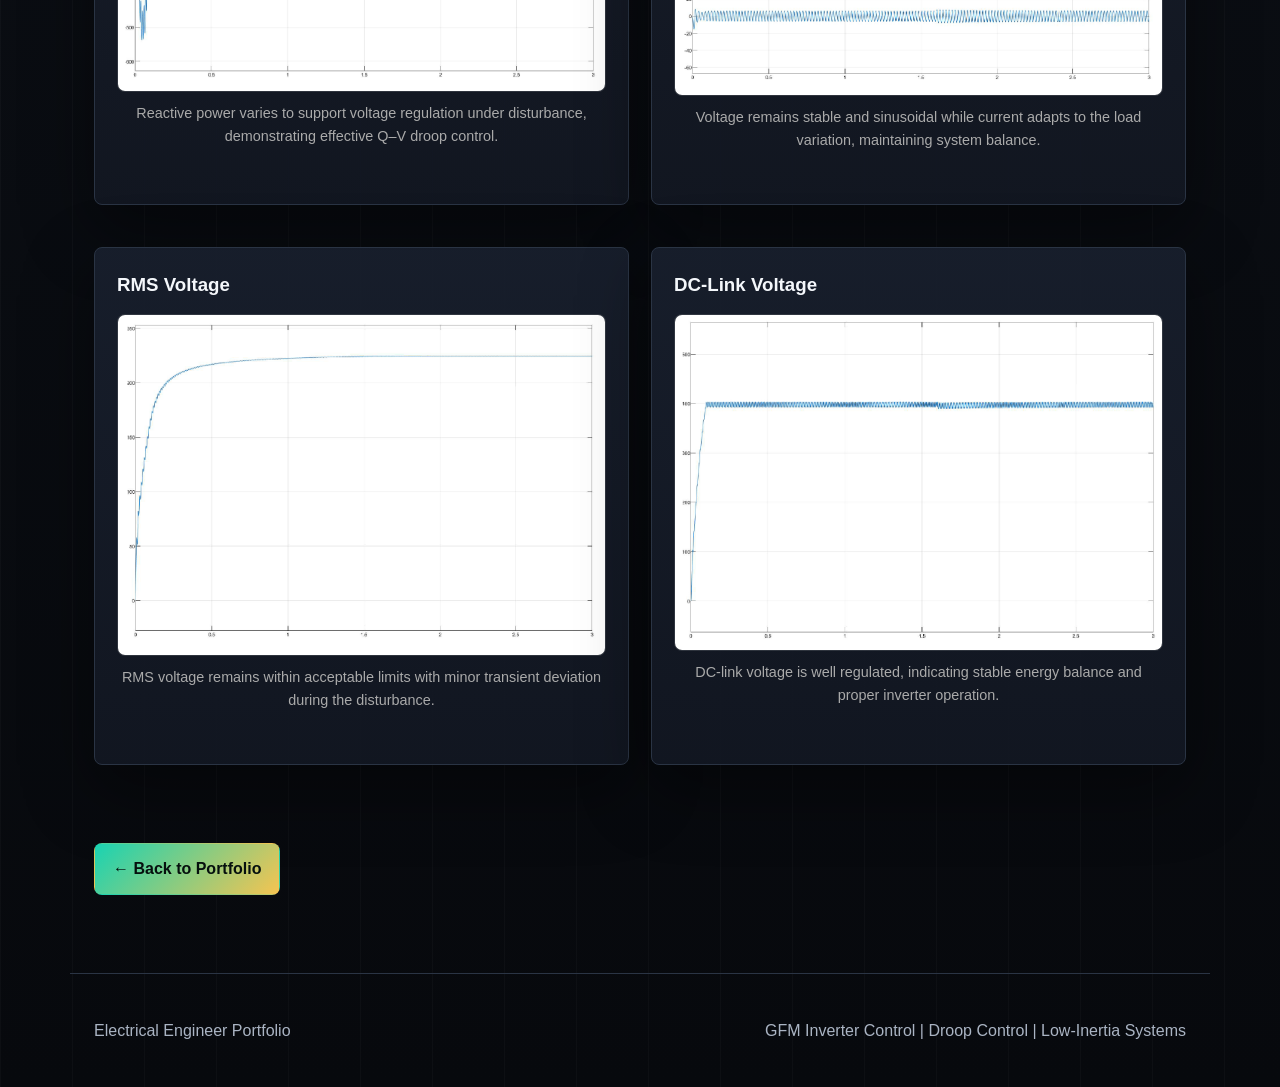
==== commit 0598a9f5: "Added full GFM simulation results" ====
--- a/gfm.html
+++ b/gfm.html
@@ -132,32 +132,63 @@
     <section class="section simulation-results">
       <div class="section-heading">
         <p class="eyebrow">Visual Results</p>
-        <h2>Simulation Results</h2>
+        <h2>Simulation Results (Weak Grid &ndash; Step Load)</h2>
+        <p>
+          The following results correspond to step load disturbances under weak
+          grid conditions, representing a critical scenario for evaluating the
+          stability and dynamic performance of the grid-forming inverter.
+          Additional simulations under other operating conditions were also
+          conducted.
+        </p>
       </div>
 
       <div class="plots-grid">
         <div class="plot-container">
-          <h3>Frequency</h3>
-          <img src="results/freq_islanded.png" alt="Frequency deviation under step load" class="plot-img">
-          <p class="caption">Frequency deviation under step load showing stable droop-based regulation.</p>
-        </div>
-
-        <div class="plot-container">
-          <h3>Power</h3>
-          <img src="results/power_step.png" alt="Active and reactive power response" class="plot-img">
-          <p class="caption">Active and reactive power response demonstrating dynamic system behavior.</p>
-        </div>
-
-        <div class="plot-container">
-          <h3>Voltage</h3>
-          <img src="results/voltage_weak_grid.png" alt="RMS voltage under weak grid conditions" class="plot-img">
-          <p class="caption">RMS voltage behavior under weak grid conditions.</p>
-        </div>
-
-        <div class="plot-container">
-          <h3>DC-Link</h3>
-          <img src="results/dc_link.png" alt="DC-link voltage during disturbances" class="plot-img">
-          <p class="caption">DC-link voltage maintained within stable limits during disturbances.</p>
+          <h3>Frequency Response</h3>
+          <img src="results/frequency.png" alt="Frequency response under weak grid step load" class="plot-img">
+          <p class="caption">
+            Frequency remains close to nominal with a small deviation during the step load event, followed by a well-damped recovery, indicating stable droop-based frequency control.
+          </p>
+        </div>
+
+        <div class="plot-container">
+          <h3>Active Power Response</h3>
+          <img src="results/power.png" alt="Active power response under weak grid step load" class="plot-img">
+          <p class="caption">
+            Active power dynamically adjusts to the load change, showing a transient response followed by stable steady-state operation.
+          </p>
+        </div>
+
+        <div class="plot-container">
+          <h3>Reactive Power Response</h3>
+          <img src="results/reactive.png" alt="Reactive power response under weak grid step load" class="plot-img">
+          <p class="caption">
+            Reactive power varies to support voltage regulation under disturbance, demonstrating effective Q&ndash;V droop control.
+          </p>
+        </div>
+
+        <div class="plot-container">
+          <h3>Voltage and Current Waveforms</h3>
+          <img src="results/vi.png" alt="Voltage and current waveforms under weak grid step load" class="plot-img">
+          <p class="caption">
+            Voltage remains stable and sinusoidal while current adapts to the load variation, maintaining system balance.
+          </p>
+        </div>
+
+        <div class="plot-container">
+          <h3>RMS Voltage</h3>
+          <img src="results/rms.png" alt="RMS voltage under weak grid step load" class="plot-img">
+          <p class="caption">
+            RMS voltage remains within acceptable limits with minor transient deviation during the disturbance.
+          </p>
+        </div>
+
+        <div class="plot-container">
+          <h3>DC-Link Voltage</h3>
+          <img src="results/dclink.png" alt="DC-link voltage under weak grid step load" class="plot-img">
+          <p class="caption">
+            DC-link voltage is well regulated, indicating stable energy balance and proper inverter operation.
+          </p>
         </div>
       </div>
     </section>
--- a/style.css
+++ b/style.css
@@ -541,6 +541,7 @@
 }
 
 .plot-container {
+  margin-top: 20px;
   padding: 22px;
   background: linear-gradient(180deg, rgba(24, 31, 45, 0.92), rgba(18, 23, 34, 0.92));
   border: 1px solid var(--line);
@@ -555,7 +556,8 @@
 .plot-img {
   display: block;
   width: 100%;
-  min-height: 260px;
+  max-width: 700px;
+  margin: 10px auto 10px auto;
   object-fit: contain;
   border: 1px solid rgba(170, 180, 195, 0.22);
   border-radius: 8px;
@@ -566,7 +568,7 @@
   text-align: center;
   font-size: 0.9rem;
   color: #aaa;
-  margin: 12px 0 30px;
+  margin: 0 0 30px;
 }
 
 .page-hero {
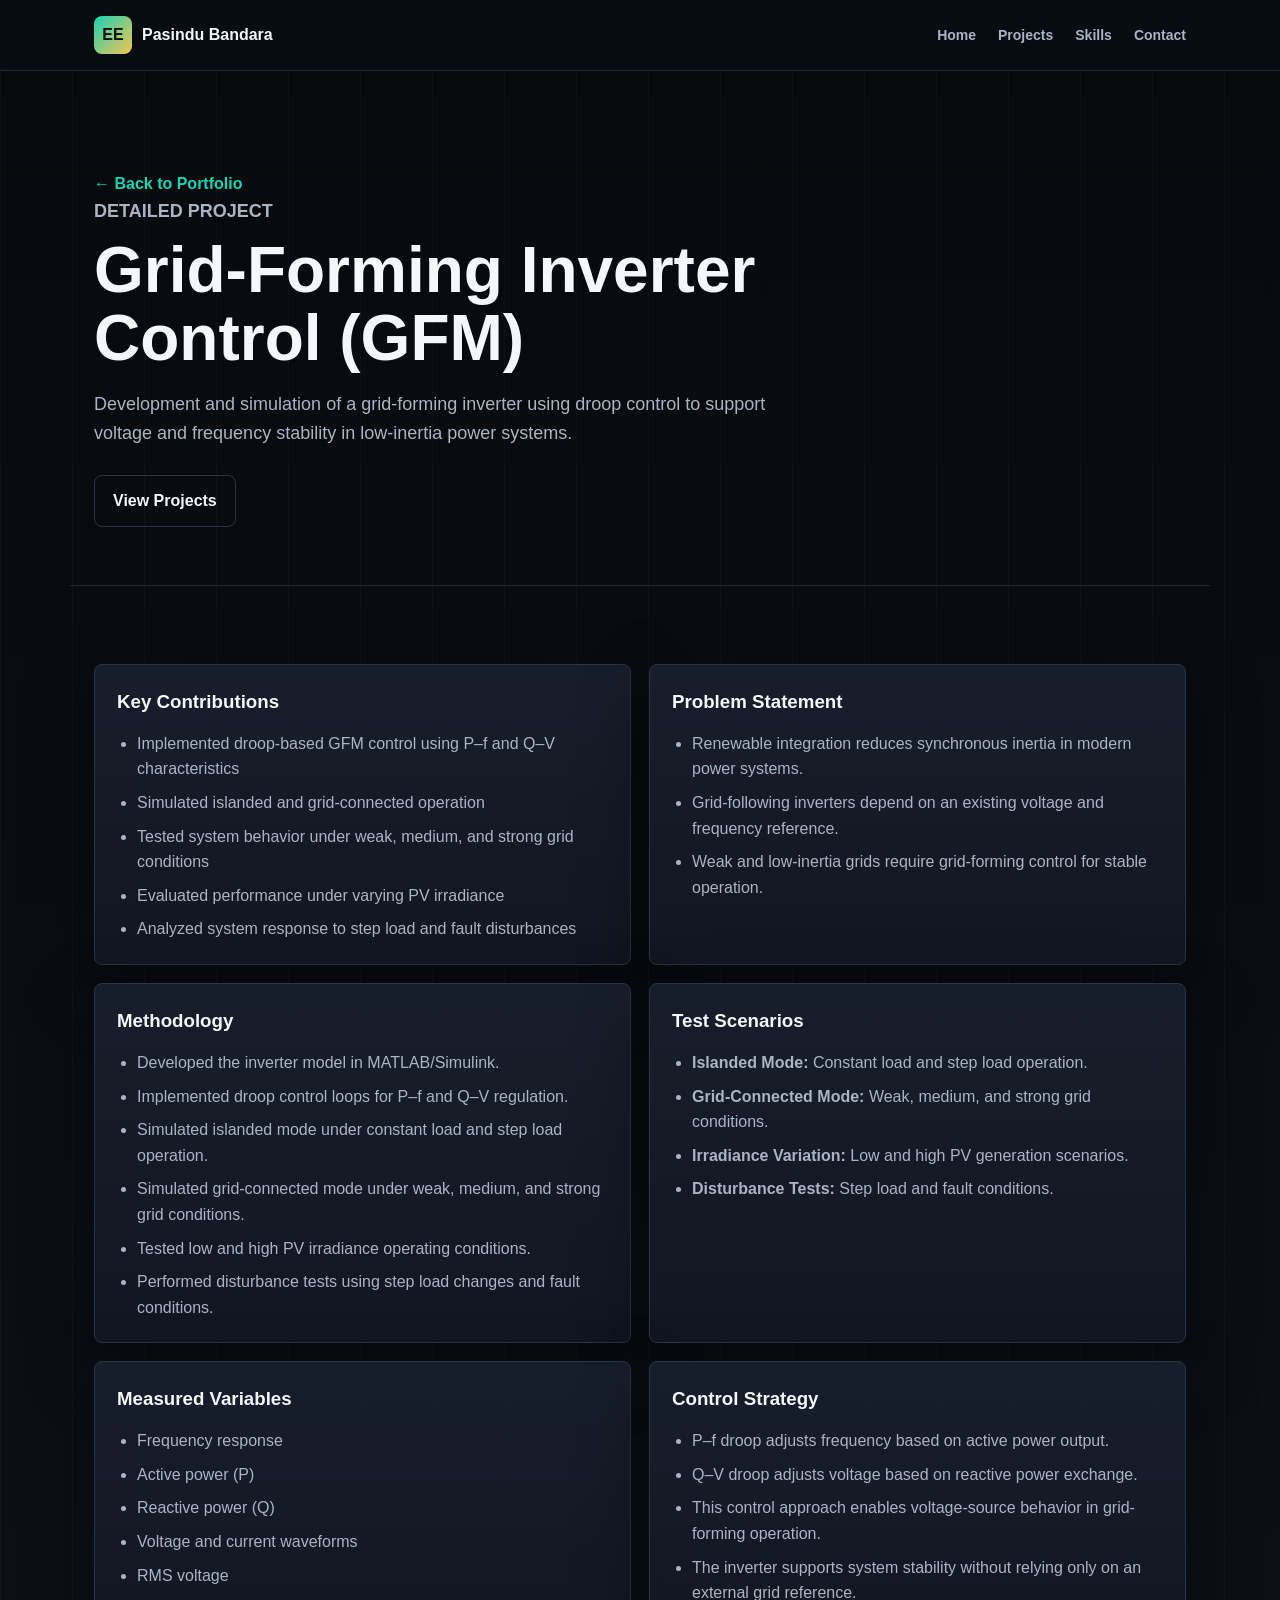
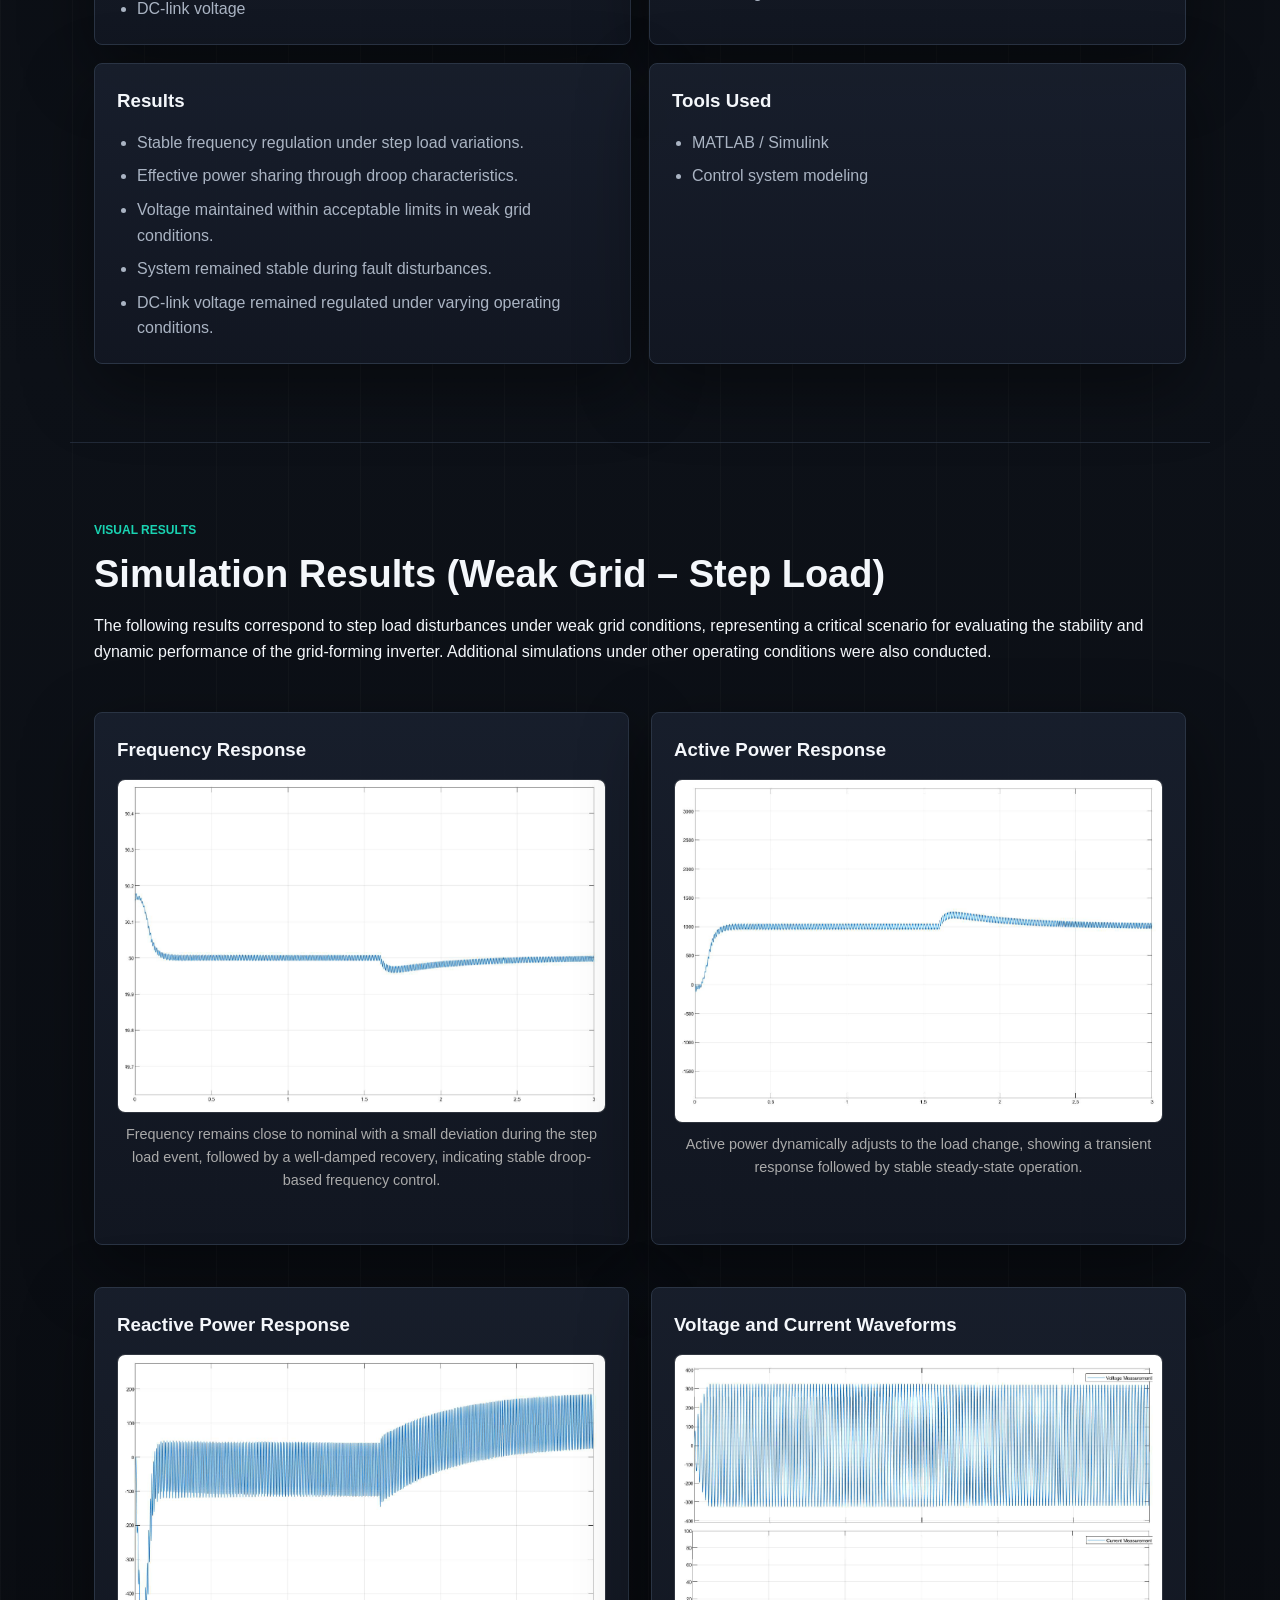
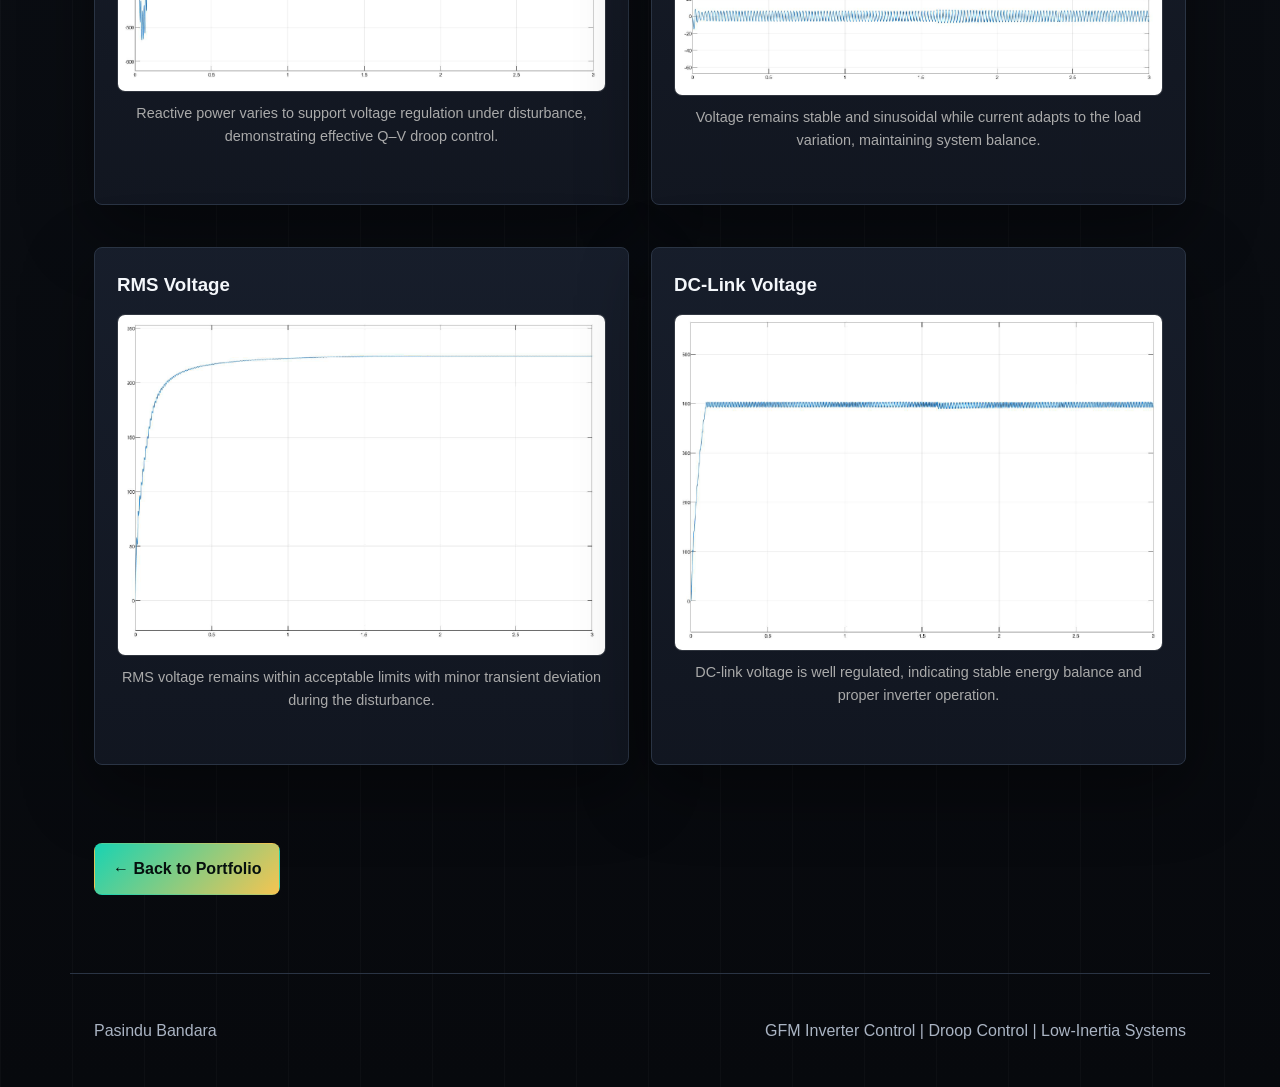
==== commit 31b95f5f: "Added full GFM simulation results" ====
--- a/gfm.html
+++ b/gfm.html
@@ -3,7 +3,7 @@
 <head>
   <meta charset="UTF-8">
   <meta name="viewport" content="width=device-width, initial-scale=1.0">
-  <title>Grid-Forming Inverter Control (GFM) | Electrical Engineer Portfolio</title>
+  <title>Grid-Forming Inverter Control (GFM) | Pasindu Bandara</title>
   <link rel="stylesheet" href="style.css">
 </head>
 <body>
@@ -11,7 +11,7 @@
     <nav class="nav">
       <a class="brand" href="index.html#home">
         <span class="brand-mark">EE</span>
-        <span>Electrical Engineer</span>
+        <span>Pasindu Bandara</span>
       </a>
       <button class="nav-toggle" type="button" aria-label="Open navigation">
         <span></span>
@@ -199,7 +199,7 @@
   </main>
 
   <footer class="footer">
-    <p>Electrical Engineer Portfolio</p>
+    <p>Pasindu Bandara</p>
     <p>GFM Inverter Control | Droop Control | Low-Inertia Systems</p>
   </footer>
 
